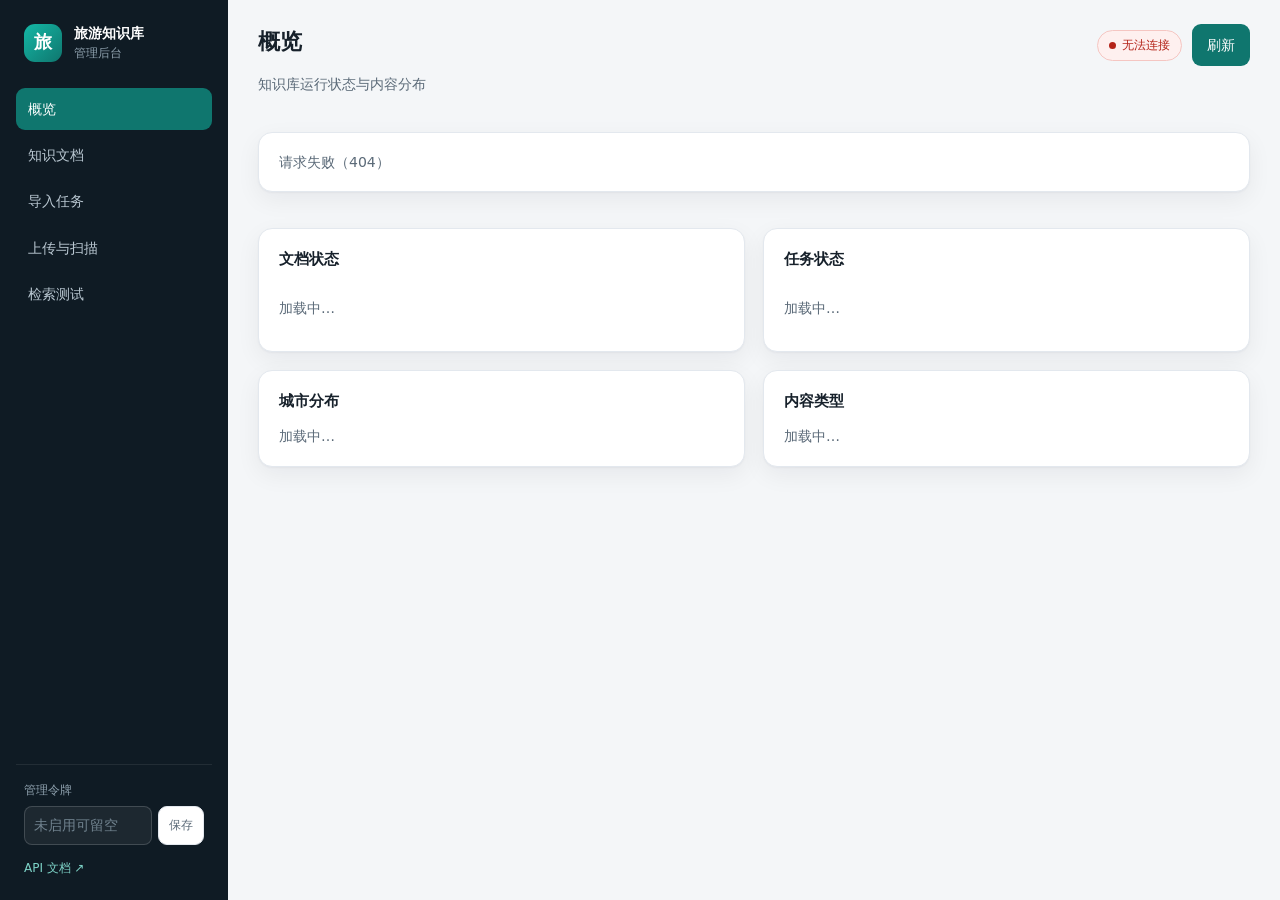
==== app/static/admin/index.html @ dc09a0e1 "feat: add admin console for knowledge base operations Expose read-only admin APIs for overview, docu" ====
<!doctype html>
<html lang="zh-CN">
<head>
  <meta charset="utf-8">
  <meta name="viewport" content="width=device-width, initial-scale=1">
  <title>旅游知识库 · 管理后台</title>
  <link rel="stylesheet" href="admin.css">
</head>
<body>
  <aside class="sidebar">
    <div class="brand">
      <div class="brand-mark">旅</div>
      <div>
        <div class="brand-name">旅游知识库</div>
        <div class="brand-sub">管理后台</div>
      </div>
    </div>

    <nav class="nav">
      <button class="nav-item active" data-tab="overview">概览</button>
      <button class="nav-item" data-tab="documents">知识文档</button>
      <button class="nav-item" data-tab="tasks">导入任务</button>
      <button class="nav-item" data-tab="ingest">上传与扫描</button>
      <button class="nav-item" data-tab="search">检索测试</button>
    </nav>

    <div class="sidebar-footer">
      <label class="field-label" for="admin-token">管理令牌</label>
      <div class="token-row">
        <input id="admin-token" type="password" placeholder="未启用可留空" autocomplete="off">
        <button id="save-token" class="ghost small" type="button">保存</button>
      </div>
      <a class="doc-link" href="/docs" target="_blank" rel="noopener">API 文档 ↗</a>
    </div>
  </aside>

  <main class="main">
    <header class="topbar">
      <div>
        <h1 id="page-title">概览</h1>
        <p id="page-subtitle" class="muted">知识库运行状态与内容分布</p>
      </div>
      <div class="topbar-actions">
        <span id="readiness" class="pill">检查中…</span>
        <button id="refresh" class="primary" type="button">刷新</button>
      </div>
    </header>

    <section id="tab-overview" class="tab-panel active">
      <div id="overview-cards" class="cards"></div>
      <div class="grid-2">
        <div class="card">
          <h2>文档状态</h2>
          <div id="doc-status" class="bars"><p class="muted">加载中…</p></div>
        </div>
        <div class="card">
          <h2>任务状态</h2>
          <div id="task-status" class="bars"><p class="muted">加载中…</p></div>
        </div>
      </div>
      <div class="grid-2">
        <div class="card">
          <h2>城市分布</h2>
          <div id="cities" class="chips"><span class="muted">加载中…</span></div>
        </div>
        <div class="card">
          <h2>内容类型</h2>
          <div id="types" class="chips"><span class="muted">加载中…</span></div>
        </div>
      </div>
    </section>

    <section id="tab-documents" class="tab-panel">
      <div class="toolbar">
        <input id="doc-keyword" placeholder="搜索标题 / 文件 / 路径 / 城市">
        <select id="doc-status">
          <option value="">全部状态</option>
          <option value="imported">已导入</option>
          <option value="failed">失败</option>
          <option value="deleted">已删除</option>
        </select>
        <input id="doc-city" placeholder="城市">
        <input id="doc-type" placeholder="内容类型">
        <button id="doc-search" class="primary" type="button">查询</button>
        <button id="doc-reset" class="ghost" type="button">重置</button>
      </div>

      <div class="card table-card">
        <div class="table-meta">
          <span id="doc-count">—</span>
          <span id="doc-page"></span>
        </div>
        <div class="table-wrap">
          <table>
            <thead>
              <tr>
                <th>文档</th>
                <th>城市</th>
                <th>类型</th>
                <th class="num">分块</th>
                <th>状态</th>
                <th>更新时间</th>
                <th></th>
              </tr>
            </thead>
            <tbody id="doc-rows">
              <tr><td colspan="7" class="empty">加载中…</td></tr>
            </tbody>
          </table>
        </div>
        <div class="pager">
          <button id="doc-prev" class="ghost small" type="button" disabled>上一页</button>
          <button id="doc-next" class="ghost small" type="button" disabled>下一页</button>
        </div>
      </div>

      <div id="doc-detail" class="card detail hidden"></div>
    </section>

    <section id="tab-tasks" class="tab-panel">
      <div class="toolbar">
        <select id="task-status-filter">
          <option value="">全部状态</option>
          <option value="queued">排队中</option>
          <option value="running">执行中</option>
          <option value="success">成功</option>
          <option value="failed">失败</option>
          <option value="partial">部分失败</option>
          <option value="cancelled">已取消</option>
        </select>
        <button id="task-search" class="primary" type="button">查询</button>
      </div>

      <div class="card table-card">
        <div class="table-meta"><span id="task-count">—</span><span id="task-page"></span></div>
        <div class="table-wrap">
          <table>
            <thead>
              <tr>
                <th>任务</th>
                <th>类型</th>
                <th>状态</th>
                <th class="num">总数</th>
                <th class="num">成功</th>
                <th class="num">失败</th>
                <th class="num">跳过</th>
                <th>当前文件</th>
                <th>创建时间</th>
                <th>耗时</th>
                <th></th>
              </tr>
            </thead>
            <tbody id="task-rows">
              <tr><td colspan="11" class="empty">加载中…</td></tr>
            </tbody>
          </table>
        </div>
        <div class="pager">
          <button id="task-prev" class="ghost small" type="button" disabled>上一页</button>
          <button id="task-next" class="ghost small" type="button" disabled>下一页</button>
        </div>
      </div>
    </section>

    <section id="tab-ingest" class="tab-panel">
      <div class="grid-2">
        <div class="card">
          <h2>上传文档</h2>
          <p class="muted">支持 .md / .markdown / .txt / .pdf / .docx，单文件不超过 50MB。</p>
          <input id="upload-file" type="file" accept=".md,.markdown,.txt,.pdf,.docx">
          <button id="upload-btn" class="primary" type="button">上传并导入</button>
          <p class="hint">文件写入 DATA_DIR/uploads 后提交导入任务。</p>
        </div>
        <div class="card">
          <h2>扫描数据目录</h2>
          <p class="muted">增量扫描只处理新增或变更文件；强制扫描会重新切块并覆盖同 doc_id 内容。</p>
          <label class="check"><input id="scan-force" type="checkbox"> 强制重新导入</label>
          <button id="scan-btn" class="primary" type="button">开始扫描</button>
          <p class="hint">删除清理（prune）需完整扫描 DATA_DIR，建议使用 CLI 并先 dry-run。</p>
        </div>
      </div>
      <div class="card">
        <h2>提交结果</h2>
        <div id="ingest-result" class="muted">暂无任务</div>
      </div>
    </section>

    <section id="tab-search" class="tab-panel">
      <div class="toolbar">
        <input id="search-query" placeholder="输入检索问题，例如：三亚亲子景点推荐">
        <select id="search-mode">
          <option value="hybrid">hybrid</option>
          <option value="dense">dense</option>
          <option value="sparse">sparse</option>
        </select>
        <input id="search-topk" type="number" min="1" max="20" value="5">
        <label class="check"><input id="search-rerank" type="checkbox" checked> 重排</label>
        <input id="search-city" placeholder="城市（可选）">
        <input id="search-type" placeholder="内容类型（可选）">
        <button id="search-btn" class="primary" type="button">检索</button>
      </div>
      <div id="search-meta" class="muted"></div>
      <div id="search-results" class="results"></div>
    </section>
  </main>

  <div id="toast" class="toast" role="status" aria-live="polite"></div>
  <script src="admin.js"></script>
</body>
</html>
---- app/static/admin/admin.css ----
:root {
  --bg: #f4f6f8;
  --surface: #ffffff;
  --ink: #17212b;
  --ink-soft: #5b6a78;
  --line: #e3e8ee;
  --accent: #0f766e;
  --accent-soft: #e6f4f1;
  --warn: #b45309;
  --warn-soft: #fdf3e7;
  --danger: #b42318;
  --danger-soft: #fef0ef;
  --info: #1d4ed8;
  --info-soft: #eef3ff;
  --radius: 14px;
  --shadow: 0 1px 2px rgba(16, 24, 40, 0.04), 0 8px 24px rgba(16, 24, 40, 0.06);
}

* { box-sizing: border-box; }

html, body { height: 100%; }

body {
  margin: 0;
  display: flex;
  background: var(--bg);
  color: var(--ink);
  font: 14px/1.6 "Segoe UI", "Microsoft YaHei", "PingFang SC", system-ui, sans-serif;
}

button, input, select { font: inherit; color: inherit; }

button { cursor: pointer; }

h1, h2, h3 { margin: 0; font-weight: 600; }

h1 { font-size: 22px; letter-spacing: 0.2px; }

h2 { font-size: 15px; margin-bottom: 12px; }

.muted { color: var(--ink-soft); }

.hidden { display: none !important; }

/* Sidebar */
.sidebar {
  width: 228px;
  flex: 0 0 228px;
  display: flex;
  flex-direction: column;
  background: #0f1b24;
  color: #dbe4ea;
  padding: 22px 16px;
  position: sticky;
  top: 0;
  height: 100vh;
}

.brand { display: flex; align-items: center; gap: 12px; padding: 0 8px 24px; }

.brand-mark {
  width: 38px;
  height: 38px;
  border-radius: 11px;
  background: linear-gradient(135deg, #14b8a6, #0f766e);
  color: #fff;
  font-weight: 700;
  font-size: 18px;
  display: grid;
  place-items: center;
}

.brand-name { font-weight: 600; color: #fff; }

.brand-sub { font-size: 12px; color: #8ea0ad; }

.nav { display: flex; flex-direction: column; gap: 4px; }

.nav-item {
  border: 0;
  background: transparent;
  color: #b9c7d1;
  text-align: left;
  padding: 10px 12px;
  border-radius: 9px;
  transition: background 0.15s, color 0.15s;
}

.nav-item:hover { background: rgba(255, 255, 255, 0.06); color: #fff; }

.nav-item.active { background: var(--accent); color: #fff; }

.sidebar-footer { margin-top: auto; padding: 16px 8px 0; border-top: 1px solid rgba(255, 255, 255, 0.08); }

.field-label { display: block; font-size: 12px; color: #8ea0ad; margin-bottom: 6px; }

.token-row { display: flex; gap: 6px; }

.token-row input {
  min-width: 0;
  flex: 1;
  border-radius: 8px;
  border: 1px solid rgba(255, 255, 255, 0.16);
  background: rgba(255, 255, 255, 0.06);
  color: #fff;
  padding: 7px 9px;
}

.token-row input::placeholder { color: #71838f; }

.doc-link {
  display: inline-block;
  margin-top: 14px;
  color: #7dd3c7;
  font-size: 12px;
  text-decoration: none;
}

.doc-link:hover { text-decoration: underline; }

/* Layout */
.main { flex: 1; min-width: 0; padding: 24px 30px 48px; }

.topbar {
  display: flex;
  align-items: flex-start;
  justify-content: space-between;
  gap: 16px;
  margin-bottom: 22px;
}

.topbar-actions { display: flex; align-items: center; gap: 10px; }

.tab-panel { display: none; }

.tab-panel.active { display: block; }

/* Buttons */
.primary, .ghost {
  border-radius: 9px;
  padding: 9px 14px;
  border: 1px solid transparent;
  transition: background 0.15s, border-color 0.15s;
}

.primary { background: var(--accent); color: #fff; }

.primary:hover { background: #0b5f59; }

.primary:disabled { background: #9db8b5; cursor: not-allowed; }

.ghost { background: var(--surface); border-color: var(--line); color: var(--ink-soft); }

.ghost:hover { border-color: #c8d2dc; color: var(--ink); }

.small { padding: 6px 10px; font-size: 12px; }

/* Cards */
.cards {
  display: grid;
  grid-template-columns: repeat(auto-fit, minmax(180px, 1fr));
  gap: 14px;
  margin-bottom: 18px;
}

.card {
  background: var(--surface);
  border: 1px solid var(--line);
  border-radius: var(--radius);
  box-shadow: var(--shadow);
  padding: 18px 20px;
  margin-bottom: 18px;
}

.stat-label { color: var(--ink-soft); font-size: 13px; }

.stat-value { font-size: 28px; font-weight: 650; letter-spacing: -0.5px; margin-top: 2px; }

.stat-note { font-size: 12px; color: var(--ink-soft); }

.grid-2 { display: grid; grid-template-columns: repeat(2, minmax(0, 1fr)); gap: 18px; }

/* Status bars */
.bars { display: flex; flex-direction: column; gap: 10px; }

.bar-row { display: grid; grid-template-columns: 84px 1fr 54px; align-items: center; gap: 10px; }

.bar-track { height: 8px; background: #edf1f4; border-radius: 999px; overflow: hidden; }

.bar-fill { height: 100%; border-radius: 999px; background: var(--accent); }

.bar-row .num { text-align: right; color: var(--ink-soft); font-variant-numeric: tabular-nums; }

/* Chips */
.chips { display: flex; flex-wrap: wrap; gap: 8px; }

.chip {
  background: var(--accent-soft);
  color: #0b5f59;
  border-radius: 999px;
  padding: 4px 10px;
  font-size: 12px;
  white-space: nowrap;
}

/* Pills and badges */
.pill {
  display: inline-flex;
  align-items: center;
  gap: 6px;
  border-radius: 999px;
  padding: 5px 11px;
  font-size: 12px;
  background: #eef1f4;
  color: var(--ink-soft);
  border: 1px solid var(--line);
}

.pill.ok { background: var(--accent-soft); color: #0b5f59; border-color: #bfe3dc; }

.pill.bad { background: var(--danger-soft); color: var(--danger); border-color: #f5c6c2; }

.pill::before { content: ""; width: 7px; height: 7px; border-radius: 50%; background: currentColor; }

.badge {
  display: inline-block;
  border-radius: 999px;
  padding: 2px 9px;
  font-size: 12px;
  background: #eef1f4;
  color: var(--ink-soft);
  white-space: nowrap;
}

.badge.imported, .badge.success { background: var(--accent-soft); color: #0b5f59; }
.badge.running, .badge.queued { background: var(--info-soft); color: var(--info); }
.badge.failed { background: var(--danger-soft); color: var(--danger); }
.badge.deleted, .badge.cancelled { background: #f1f2f4; color: #6b7280; }
.badge.partial { background: var(--warn-soft); color: var(--warn); }

/* Toolbar and forms */
.toolbar {
  display: flex;
  flex-wrap: wrap;
  gap: 8px;
  align-items: center;
  margin-bottom: 14px;
}

.toolbar input:not([type="checkbox"]):not([type="radio"]),
.toolbar select,
.card input[type="file"] {
  border: 1px solid var(--line);
  background: var(--surface);
  border-radius: 9px;
  padding: 8px 11px;
  min-width: 150px;
}

.toolbar input:focus, .toolbar select:focus {
  outline: 2px solid rgba(15, 118, 110, 0.18);
  border-color: var(--accent);
}

#search-topk { width: 84px; min-width: 0; }

#search-query, #doc-keyword { flex: 1 1 260px; }

.check { display: inline-flex; align-items: center; gap: 6px; color: var(--ink-soft); white-space: nowrap; }

.card input[type="file"] { display: block; width: 100%; margin: 14px 0; }

.hint { font-size: 12px; color: var(--ink-soft); margin: 10px 0 0; }

/* Tables */
.table-card { padding: 0; overflow: hidden; }

.table-meta {
  display: flex;
  justify-content: space-between;
  padding: 12px 18px;
  border-bottom: 1px solid var(--line);
  color: var(--ink-soft);
  font-size: 12px;
}

.table-wrap { overflow-x: auto; }

table { width: 100%; border-collapse: collapse; font-size: 13px; }

th, td { padding: 10px 14px; text-align: left; border-bottom: 1px solid var(--line); vertical-align: middle; }

th { color: var(--ink-soft); font-weight: 500; background: #fafbfc; white-space: nowrap; }

.num { text-align: right; font-variant-numeric: tabular-nums; }

tbody tr:hover { background: #fbfcfd; }

tbody tr:last-child td { border-bottom: 0; }

.empty { text-align: center; color: var(--ink-soft); padding: 30px 14px; }

.cell-title { font-weight: 500; }

.cell-sub { color: var(--ink-soft); font-size: 12px; word-break: break-all; }

.pager {
  display: flex;
  justify-content: flex-end;
  gap: 8px;
  padding: 12px 18px;
  border-top: 1px solid var(--line);
}

/* Detail */
.detail-head { display: flex; justify-content: space-between; gap: 12px; align-items: flex-start; margin-bottom: 12px; }

.detail-grid {
  display: grid;
  grid-template-columns: repeat(auto-fit, minmax(200px, 1fr));
  gap: 10px 22px;
  margin: 14px 0 18px;
  font-size: 13px;
}

.detail-grid dt { color: var(--ink-soft); font-size: 12px; margin-bottom: 1px; }

.detail-grid dd { margin: 0; word-break: break-all; }

.chunk-list { display: flex; flex-direction: column; gap: 10px; max-height: 520px; overflow: auto; padding-right: 4px; }

.chunk {
  border: 1px solid var(--line);
  border-radius: 10px;
  padding: 10px 12px;
  background: #fbfcfd;
}

.chunk-head { display: flex; justify-content: space-between; gap: 10px; color: var(--ink-soft); font-size: 12px; margin-bottom: 6px; }

.chunk-body { white-space: pre-wrap; word-break: break-word; font-size: 13px; }

/* Search results */
.results { display: flex; flex-direction: column; gap: 12px; }

.result {
  background: var(--surface);
  border: 1px solid var(--line);
  border-radius: var(--radius);
  box-shadow: var(--shadow);
  padding: 16px 18px;
}

.result-head { display: flex; justify-content: space-between; gap: 12px; align-items: flex-start; margin-bottom: 8px; }

.result-source { color: var(--ink-soft); font-size: 12px; word-break: break-all; }

.result-score { color: var(--accent); font-size: 12px; font-variant-numeric: tabular-nums; white-space: nowrap; }

.result-body { white-space: pre-wrap; word-break: break-word; font-size: 13px; }

/* Toast */
.toast {
  position: fixed;
  right: 24px;
  bottom: 24px;
  max-width: 420px;
  background: #17212b;
  color: #fff;
  border-radius: 10px;
  padding: 11px 16px;
  box-shadow: 0 10px 30px rgba(0, 0, 0, 0.2);
  opacity: 0;
  transform: translateY(8px);
  pointer-events: none;
  transition: opacity 0.2s, transform 0.2s;
  z-index: 50;
}

.toast.show { opacity: 1; transform: translateY(0); }

.toast.error { background: #8f1d14; }

/* Responsive */
@media (max-width: 980px) {
  .grid-2 { grid-template-columns: 1fr; }
  .sidebar { width: 190px; flex-basis: 190px; }
  .main { padding: 18px; }
}

@media (max-width: 720px) {
  body { display: block; }
  .sidebar { width: 100%; height: auto; position: static; padding: 14px 16px; }
  .brand { padding-bottom: 12px; }
  .nav { flex-direction: row; overflow-x: auto; padding-bottom: 4px; }
  .nav-item { white-space: nowrap; }
  .sidebar-footer { display: none; }
  .topbar { flex-direction: column; }
}
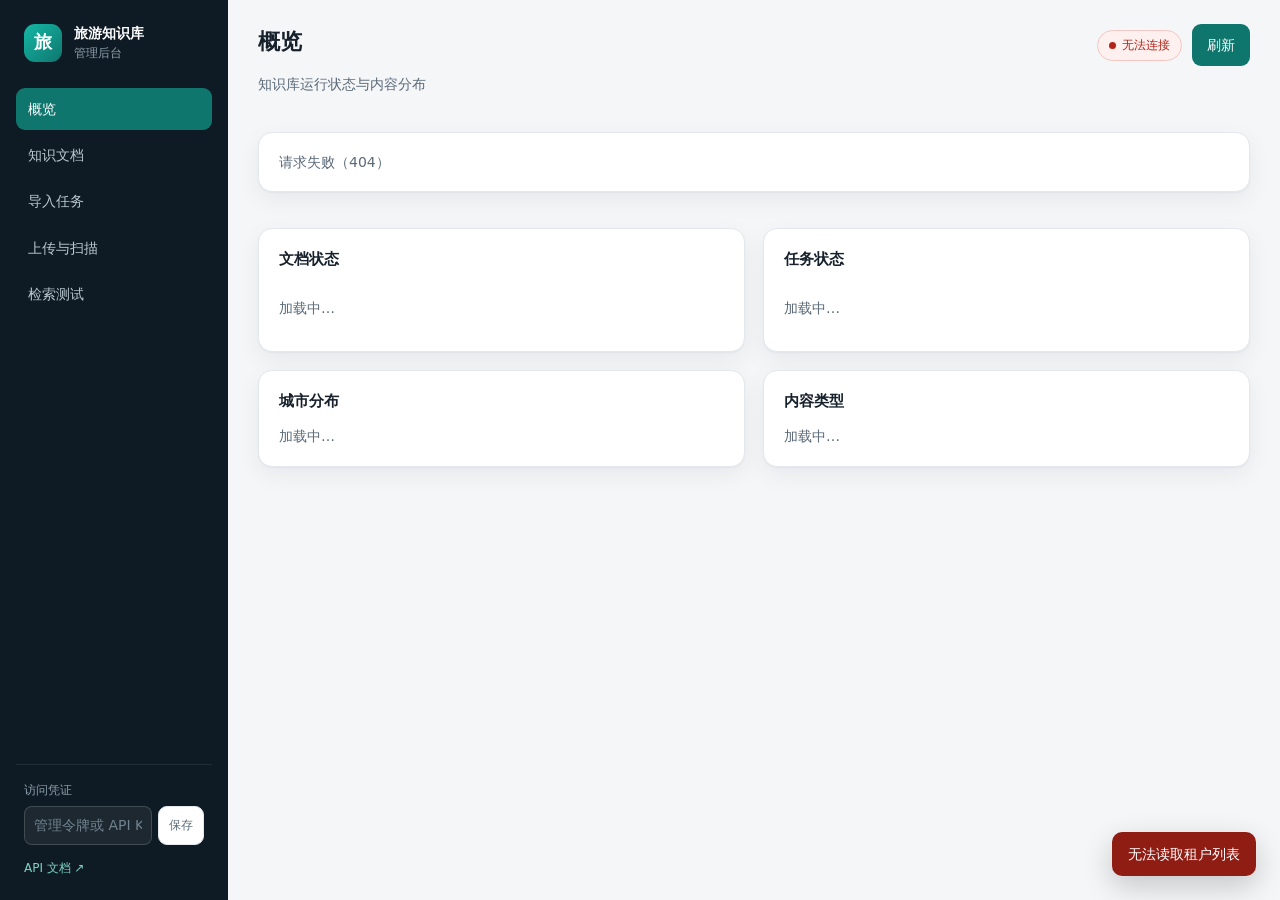
==== commit 9c69433b: "feat: add multi-tenant isolation and role-based access" ====
--- a/app/static/admin/index.html
+++ b/app/static/admin/index.html
@@ -25,9 +25,9 @@
     </nav>
 
     <div class="sidebar-footer">
-      <label class="field-label" for="admin-token">管理令牌</label>
+      <label class="field-label" for="admin-token">访问凭证</label>
       <div class="token-row">
-        <input id="admin-token" type="password" placeholder="未启用可留空" autocomplete="off">
+        <input id="admin-token" type="password" placeholder="管理令牌或 API Key" autocomplete="off">
         <button id="save-token" class="ghost small" type="button">保存</button>
       </div>
       <a class="doc-link" href="/docs" target="_blank" rel="noopener">API 文档 ↗</a>
@@ -41,6 +41,10 @@
         <p id="page-subtitle" class="muted">知识库运行状态与内容分布</p>
       </div>
       <div class="topbar-actions">
+        <label id="tenant-picker" class="tenant-picker" hidden>
+          <span>租户</span>
+          <select id="tenant-select"></select>
+        </label>
         <span id="readiness" class="pill">检查中…</span>
         <button id="refresh" class="primary" type="button">刷新</button>
       </div>
@@ -51,7 +55,7 @@
       <div class="grid-2">
         <div class="card">
           <h2>文档状态</h2>
-          <div id="doc-status" class="bars"><p class="muted">加载中…</p></div>
+          <div id="overview-status" class="bars"><p class="muted">加载中…</p></div>
         </div>
         <div class="card">
           <h2>任务状态</h2>
@@ -95,6 +99,7 @@
             <thead>
               <tr>
                 <th>文档</th>
+                <th>租户</th>
                 <th>城市</th>
                 <th>类型</th>
                 <th class="num">分块</th>
@@ -104,7 +109,7 @@
               </tr>
             </thead>
             <tbody id="doc-rows">
-              <tr><td colspan="7" class="empty">加载中…</td></tr>
+              <tr><td colspan="8" class="empty">加载中…</td></tr>
             </tbody>
           </table>
         </div>
@@ -138,6 +143,7 @@
             <thead>
               <tr>
                 <th>任务</th>
+                <th>租户</th>
                 <th>类型</th>
                 <th>状态</th>
                 <th class="num">总数</th>
@@ -151,7 +157,7 @@
               </tr>
             </thead>
             <tbody id="task-rows">
-              <tr><td colspan="11" class="empty">加载中…</td></tr>
+              <tr><td colspan="12" class="empty">加载中…</td></tr>
             </tbody>
           </table>
         </div>
@@ -163,6 +169,9 @@
     </section>
 
     <section id="tab-ingest" class="tab-panel">
+      <p id="tenant-guard" class="hint" hidden>
+        全局管理员需先在顶部选择具体租户，才能上传或扫描。
+      </p>
       <div class="grid-2">
         <div class="card">
           <h2>上传文档</h2>
@@ -199,6 +208,9 @@
         <input id="search-type" placeholder="内容类型（可选）">
         <button id="search-btn" class="primary" type="button">检索</button>
       </div>
+      <p id="search-tenant-guard" class="hint" hidden>
+        全局管理员需先在顶部选择具体租户，才能测试检索。
+      </p>
       <div id="search-meta" class="muted"></div>
       <div id="search-results" class="results"></div>
     </section>
--- a/app/static/admin/admin.css
+++ b/app/static/admin/admin.css
@@ -236,7 +236,7 @@
 .badge.running, .badge.queued { background: var(--info-soft); color: var(--info); }
 .badge.failed { background: var(--danger-soft); color: var(--danger); }
 .badge.deleted, .badge.cancelled { background: #f1f2f4; color: #6b7280; }
-.badge.partial { background: var(--warn-soft); color: var(--warn); }
+.badge.partial, .badge.stale { background: var(--warn-soft); color: var(--warn); }
 
 /* Toolbar and forms */
 .toolbar {
@@ -397,3 +397,20 @@
   .sidebar-footer { display: none; }
   .topbar { flex-direction: column; }
 }
+
+.tenant-picker {
+  display: flex;
+  align-items: center;
+  gap: 6px;
+  font-size: 12px;
+  color: var(--ink-soft);
+}
+
+.tenant-picker select {
+  border: 1px solid var(--line);
+  border-radius: 8px;
+  background: var(--surface);
+  padding: 6px 10px;
+}
+
+.tenant-picker[hidden] { display: none; }
